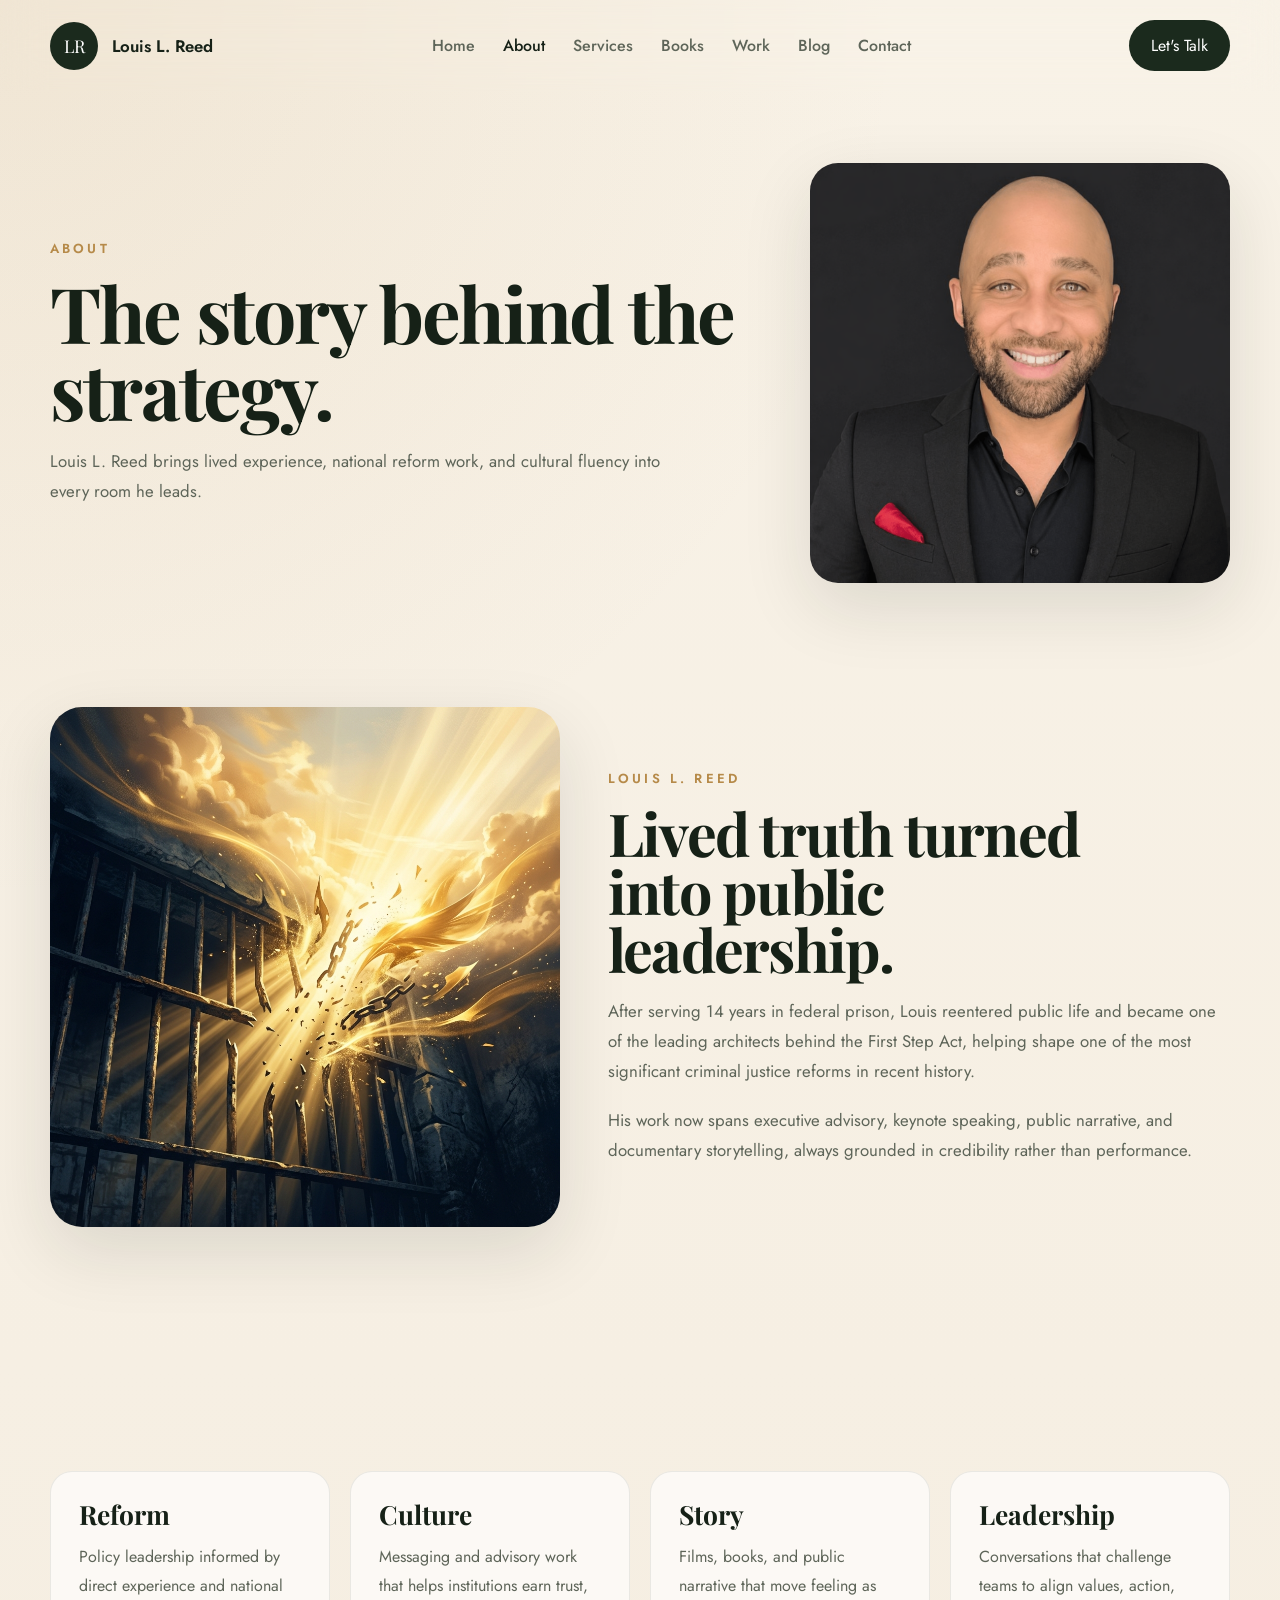
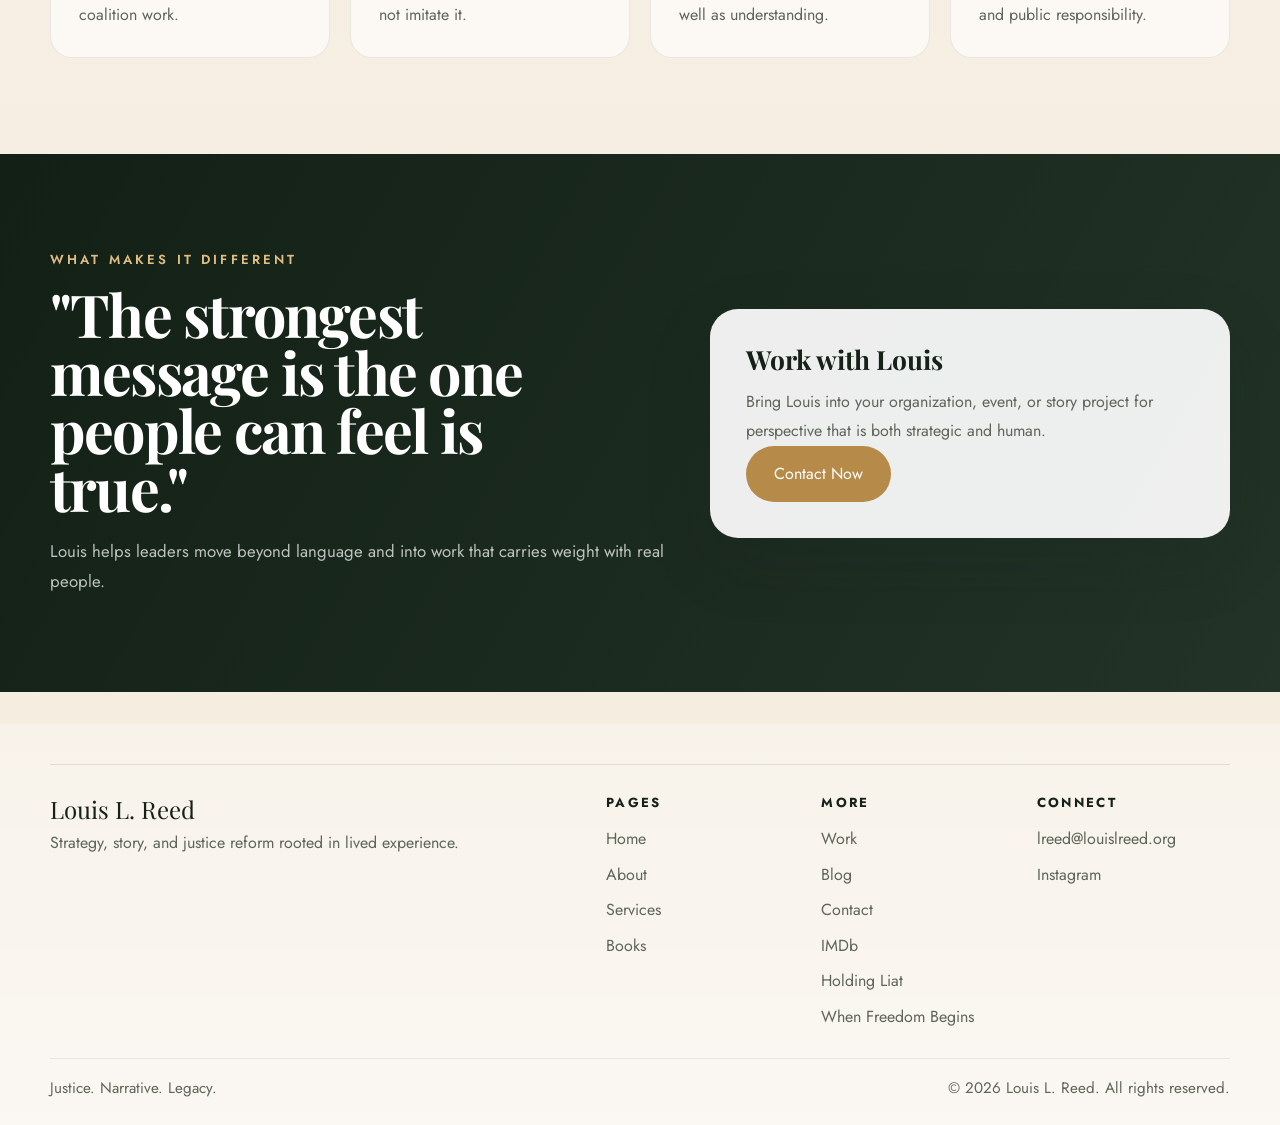
==== about.html @ dae8757b "changes done" ====
<!doctype html>
<html lang="en">
  <head>
    <meta charset="UTF-8" />
    <meta name="viewport" content="width=device-width, initial-scale=1.0" />
    <meta
      name="description"
      content="Learn more about Louis L. Reed, his lived experience, and the leadership behind his justice reform and strategy work."
    />
    <title>Louis L. Reed | About</title>
    <link rel="preconnect" href="https://fonts.googleapis.com" />
    <link rel="preconnect" href="https://fonts.gstatic.com" crossorigin />
    <link
      href="https://fonts.googleapis.com/css2?family=Jost:wght@400;500;600;700&family=Playfair+Display:wght@600;700;800&display=swap"
      rel="stylesheet"
    />
    <link rel="stylesheet" href="style.css" />
  </head>
  <body>
    <div class="site-shell">
      <nav id="navbar" class="navbar" aria-label="Main navigation">
        <div class="container nav-inner">
          <a href="index.html" class="brand-mark" aria-label="Louis L. Reed home">
            <span class="brand-mark__monogram">LR</span>
            <span class="brand-mark__text">Louis L. Reed</span>
          </a>
          <div class="nav-links">
            <a href="index.html" class="nav-link">Home</a>
            <a href="about.html" class="nav-link active">About</a>
            <a href="services.html" class="nav-link">Services</a>
            <a href="books.html" class="nav-link">Books</a>
            <a href="work.html" class="nav-link">Work</a>
            <a href="blog.html" class="nav-link">Blog</a>
            <a href="contact.html" class="nav-link">Contact</a>
          </div>
          <a href="contact.html" class="nav-cta">Let's Talk</a>
          <button class="nav-hamburger" id="nav-hamburger" aria-label="Open menu" aria-expanded="false">
            <span></span><span></span><span></span>
          </button>
        </div>
      </nav>

      <div class="mobile-menu" id="mobile-menu" aria-hidden="true">
        <a href="index.html" class="mobile-link">Home</a>
        <a href="about.html" class="mobile-link">About</a>
        <a href="services.html" class="mobile-link">Services</a>
        <a href="books.html" class="mobile-link">Books</a>
        <a href="work.html" class="mobile-link">Work</a>
        <a href="blog.html" class="mobile-link">Blog</a>
        <a href="contact.html" class="mobile-link mobile-link-cta">Let's Talk</a>
      </div>

      <main>
        <section class="page-hero">
          <div class="container page-hero__grid">
            <div>
              <p class="eyebrow">About</p>
              <h1 class="page-title">The story behind the strategy.</h1>
              <p class="section-text">
                Louis L. Reed brings lived experience, national reform work,
                and cultural fluency into every room he leads.
              </p>
            </div>
            <img src="profile-main.png" alt="Louis Reed portrait" class="page-hero__image" />
          </div>
        </section>

        <section class="section section-light">
          <div class="container intro-grid">
            <div class="intro-media reveal-left">
              <img src="img-justice.png" alt="Justice reform leadership" />
            </div>
            <div class="intro-copy reveal-right">
              <p class="eyebrow">Louis L. Reed</p>
              <h2 class="section-title">
                Lived truth turned into public leadership.
              </h2>
              <p class="section-text">
                After serving 14 years in federal prison, Louis reentered public
                life and became one of the leading architects behind the First
                Step Act, helping shape one of the most significant criminal
                justice reforms in recent history.
              </p>
              <p class="section-text">
                His work now spans executive advisory, keynote speaking, public
                narrative, and documentary storytelling, always grounded in
                credibility rather than performance.
              </p>
            </div>
          </div>
        </section>

        <section class="section section-light">
          <div class="container feature-grid">
            <article class="feature-card reveal-up">
              <h3>Reform</h3>
              <p>Policy leadership informed by direct experience and national coalition work.</p>
            </article>
            <article class="feature-card reveal-up delay-1">
              <h3>Culture</h3>
              <p>Messaging and advisory work that helps institutions earn trust, not imitate it.</p>
            </article>
            <article class="feature-card reveal-up delay-2">
              <h3>Story</h3>
              <p>Films, books, and public narrative that move feeling as well as understanding.</p>
            </article>
            <article class="feature-card reveal-up delay-3">
              <h3>Leadership</h3>
              <p>Conversations that challenge teams to align values, action, and public responsibility.</p>
            </article>
          </div>
        </section>

        <section class="section consultation-band">
          <div class="container consultation-grid">
            <div class="consultation-quote reveal-left">
              <p class="eyebrow eyebrow-light">What Makes It Different</p>
              <h2 class="section-title section-title-light">
                "The strongest message is the one people can feel is true."
              </h2>
              <p class="section-text section-text-light">
                Louis helps leaders move beyond language and into work that
                carries weight with real people.
              </p>
            </div>
            <div class="consultation-panel reveal-right">
              <h3>Work with Louis</h3>
              <p>
                Bring Louis into your organization, event, or story project for
                perspective that is both strategic and human.
              </p>
              <a href="contact.html" class="button button-primary">Contact Now</a>
            </div>
          </div>
        </section>
      </main>

      <footer class="footer">
        <div class="container footer-inner">
          <div class="footer-brand-block">
            <p class="footer-brand">Louis L. Reed</p>
            <p class="footer-copy">
              Strategy, story, and justice reform rooted in lived experience.
            </p>
          </div>
          <div class="footer-links">
            <div class="footer-column">
              <p class="footer-heading">Pages</p>
              <a href="index.html" class="footer-link">Home</a>
              <a href="about.html" class="footer-link">About</a>
              <a href="services.html" class="footer-link">Services</a>
              <a href="books.html" class="footer-link">Books</a>
            </div>
            <div class="footer-column">
              <p class="footer-heading">More</p>
              <a href="work.html" class="footer-link">Work</a>
              <a href="blog.html" class="footer-link">Blog</a>
              <a href="contact.html" class="footer-link">Contact</a>
              <a href="imdb.html" class="footer-link">IMDb</a>
              <a href="holding-liat.html" class="footer-link">Holding Liat</a>
              <a href="when-freedom-begins.html" class="footer-link">When Freedom Begins</a>
            </div>
            <div class="footer-column">
              <p class="footer-heading">Connect</p>
              <a href="mailto:lreed@louislreed.org" class="footer-link">lreed@louislreed.org</a>
              <a href="https://www.instagram.com/heinspires4real" target="_blank" rel="noopener noreferrer" class="footer-link">Instagram</a>
            </div>
          </div>
        </div>
        <div class="container footer-bottom">
          <p class="footer-note">Justice. Narrative. Legacy.</p>
          <p class="footer-note">&copy; 2026 Louis L. Reed. All rights reserved.</p>
        </div>
      </footer>
    </div>

    <script src="main.js"></script>
  </body>
</html>
---- style.css ----
:root {
  --bg: #f6f0e4;
  --surface: #fffaf2;
  --surface-strong: #f0e6d3;
  --ink: #162117;
  --muted: #5e6559;
  --brand: #b68a49;
  --brand-deep: #8f6a34;
  --panel: #1b2a1d;
  --panel-soft: #243629;
  --line: rgba(22, 33, 23, 0.12);
  --white: #ffffff;
  --shadow: 0 24px 70px rgba(24, 31, 24, 0.12);
  --radius-lg: 28px;
  --radius-md: 18px;
  --radius-sm: 12px;
  --container: 1180px;
  --font-heading: "Playfair Display", Georgia, serif;
  --font-body: "Jost", Arial, sans-serif;
  --ease: cubic-bezier(0.22, 1, 0.36, 1);
}

*,
*::before,
*::after {
  box-sizing: border-box;
}

html {
  scroll-behavior: smooth;
}

body {
  margin: 0;
  font-family: var(--font-body);
  background:
    radial-gradient(circle at top left, rgba(182, 138, 73, 0.12), transparent 30%),
    linear-gradient(180deg, #f8f2e7 0%, #f4ecdf 100%);
  color: var(--ink);
}

img {
  display: block;
  max-width: 100%;
}

a {
  color: inherit;
  text-decoration: none;
}

button,
input,
select,
textarea {
  font: inherit;
}

button {
  cursor: pointer;
  border: 0;
}

.container {
  width: min(var(--container), calc(100% - 40px));
  margin: 0 auto;
}

.section {
  padding: 96px 0;
}

.section-light {
  background: transparent;
}

.section-dark {
  background:
    linear-gradient(135deg, rgba(182, 138, 73, 0.08), transparent 48%),
    var(--panel);
  color: var(--white);
}

.site-shell {
  overflow: clip;
}

.eyebrow {
  margin: 0 0 16px;
  color: var(--brand);
  font-size: 0.82rem;
  font-weight: 600;
  letter-spacing: 0.24em;
  text-transform: uppercase;
}

.eyebrow-light {
  color: #dfbd84;
}

.section-title,
.hero-title {
  margin: 0;
  font-family: var(--font-heading);
  font-weight: 700;
  line-height: 0.98;
  letter-spacing: -0.03em;
}

.hero-title {
  max-width: 11ch;
  font-size: clamp(3.4rem, 8vw, 6.4rem);
}

.section-title {
  font-size: clamp(2.2rem, 5vw, 3.7rem);
  max-width: 15ch;
}

.section-title-light {
  color: var(--white);
}

.section-text {
  margin: 18px 0 0;
  max-width: 62ch;
  color: var(--muted);
  font-size: 1.05rem;
  line-height: 1.8;
}

.section-text-light {
  color: rgba(255, 255, 255, 0.72);
}

.section-heading {
  text-align: center;
  margin-bottom: 48px;
}

.section-heading-left {
  text-align: left;
}

.page-hero {
  padding: 72px 0 28px;
}

.page-hero__grid,
.two-column-copy {
  display: grid;
  grid-template-columns: minmax(0, 1fr) minmax(300px, 420px);
  gap: 28px;
  align-items: center;
}

.page-title {
  margin: 0;
  font-family: var(--font-heading);
  font-size: clamp(2.8rem, 6vw, 4.8rem);
  line-height: 1;
  letter-spacing: -0.03em;
}

.page-hero__image {
  width: 100%;
  min-height: 420px;
  border-radius: 28px;
  object-fit: cover;
  object-position: center top;
  box-shadow: var(--shadow);
}

.books-hero {
  padding-bottom: 40px;
}

.book-hero-panel {
  padding: 36px;
  border-radius: 30px;
  background:
    linear-gradient(180deg, rgba(255, 255, 255, 0.92), rgba(255, 255, 255, 0.8)),
    linear-gradient(135deg, rgba(182, 138, 73, 0.18), rgba(27, 42, 29, 0.08));
  border: 1px solid rgba(22, 33, 23, 0.08);
  box-shadow: var(--shadow);
}

.book-hero-panel__eyebrow {
  display: inline-block;
  margin-bottom: 16px;
  color: var(--brand);
  font-size: 0.82rem;
  font-weight: 700;
  letter-spacing: 0.18em;
  text-transform: uppercase;
}

.book-hero-panel h2,
.book-cover-card strong {
  margin: 0;
  font-family: var(--font-heading);
  font-size: clamp(2rem, 4vw, 3rem);
  line-height: 1;
}

.book-hero-panel p,
.book-cover-card p {
  margin: 18px 0 0;
  color: var(--muted);
  line-height: 1.85;
}

.book-hero-panel__meta,
.audience-pills {
  display: flex;
  flex-wrap: wrap;
  gap: 12px;
}

.book-hero-panel__meta {
  margin-top: 26px;
}

.book-hero-panel__meta span,
.audience-pill {
  display: inline-flex;
  align-items: center;
  min-height: 40px;
  padding: 0 16px;
  border-radius: 999px;
  background: rgba(22, 33, 23, 0.06);
  color: var(--ink);
  font-weight: 500;
}

.book-showcase {
  display: grid;
  grid-template-columns: minmax(280px, 0.88fr) minmax(0, 1.12fr);
  gap: 28px;
  align-items: stretch;
}

.book-showcase__cover {
  display: grid;
}

.book-cover-card {
  min-height: 100%;
  padding: 42px 36px;
  border-radius: 32px;
  background:
    linear-gradient(160deg, rgba(18, 31, 20, 0.98), rgba(36, 54, 41, 0.92)),
    var(--panel);
  color: var(--white);
  box-shadow: var(--shadow);
}

.book-cover-card__kicker {
  display: inline-block;
  margin-bottom: 18px;
  color: #dfbd84;
  font-size: 0.82rem;
  font-weight: 700;
  letter-spacing: 0.18em;
  text-transform: uppercase;
}

.book-cover-card p {
  color: rgba(255, 255, 255, 0.76);
}

.book-image-card {
  min-height: 100%;
  padding: 24px;
  border-radius: 32px;
  background:
    linear-gradient(160deg, rgba(255, 255, 255, 0.96), rgba(240, 230, 212, 0.92)),
    var(--surface);
  box-shadow: var(--shadow);
}

.book-image-card__cover {
  width: 100%;
  border-radius: 18px;
}

.books-list {
  margin-bottom: 18px;
}

.imdb-card {
  padding: 22px;
  border-radius: 28px;
  background: #101010;
  box-shadow: var(--shadow);
}

.imdb-card__image {
  width: 100%;
  border-radius: 18px;
}

.imdb-card__actions {
  display: flex;
  justify-content: center;
  margin-top: 22px;
}

.button {
  display: inline-flex;
  align-items: center;
  justify-content: center;
  min-height: 56px;
  padding: 0 28px;
  border-radius: 999px;
  transition:
    transform 0.25s var(--ease),
    background-color 0.25s var(--ease),
    border-color 0.25s var(--ease),
    color 0.25s var(--ease);
}

.button:hover {
  transform: translateY(-2px);
}

.button-primary {
  background: var(--brand);
  color: var(--white);
}

.button-primary:hover {
  background: var(--brand-deep);
}

.button-secondary {
  border: 1px solid var(--line);
  color: var(--ink);
  background: rgba(255, 255, 255, 0.45);
}

.button-full {
  width: 100%;
}

.navbar {
  position: sticky;
  top: 0;
  z-index: 20;
  padding: 20px 0;
  backdrop-filter: blur(20px);
  transition:
    padding 0.25s var(--ease),
    background-color 0.25s var(--ease),
    border-color 0.25s var(--ease);
}

.navbar.scrolled {
  padding: 12px 0;
  background: rgba(248, 242, 231, 0.88);
  border-bottom: 1px solid rgba(22, 33, 23, 0.08);
}

.nav-inner {
  display: flex;
  align-items: center;
  justify-content: space-between;
  gap: 24px;
}

.brand-mark {
  display: inline-flex;
  align-items: center;
  gap: 14px;
}

.brand-mark__monogram {
  display: inline-grid;
  place-items: center;
  width: 48px;
  height: 48px;
  border-radius: 50%;
  background: var(--panel);
  color: var(--white);
  font-family: var(--font-heading);
  font-size: 1.1rem;
}

.brand-mark__text {
  font-weight: 600;
  font-size: 1.05rem;
}

.nav-links {
  display: flex;
  align-items: center;
  gap: 28px;
}

.nav-link {
  color: var(--muted);
  font-weight: 500;
}

.nav-link.active,
.nav-link:hover {
  color: var(--ink);
}

.nav-cta {
  padding: 14px 22px;
  border-radius: 999px;
  background: var(--panel);
  color: var(--white);
}

.nav-hamburger {
  display: none;
  width: 48px;
  height: 48px;
  padding: 10px;
  background: var(--panel);
  border-radius: 14px;
}

.nav-hamburger span {
  display: block;
  width: 100%;
  height: 2px;
  margin: 5px 0;
  background: var(--white);
  transition: transform 0.25s var(--ease), opacity 0.25s var(--ease);
}

.nav-hamburger.open span:nth-child(1) {
  transform: translateY(7px) rotate(45deg);
}

.nav-hamburger.open span:nth-child(2) {
  opacity: 0;
}

.nav-hamburger.open span:nth-child(3) {
  transform: translateY(-7px) rotate(-45deg);
}

.mobile-menu {
  position: fixed;
  inset: 84px 20px auto;
  z-index: 19;
  display: grid;
  gap: 12px;
  padding: 22px;
  border-radius: 24px;
  background: rgba(27, 42, 29, 0.97);
  color: var(--white);
  box-shadow: var(--shadow);
  opacity: 0;
  pointer-events: none;
  transform: translateY(-10px);
  transition:
    opacity 0.25s var(--ease),
    transform 0.25s var(--ease);
}

.mobile-menu.open {
  opacity: 1;
  pointer-events: auto;
  transform: translateY(0);
}

.mobile-link {
  padding: 12px 4px;
  border-bottom: 1px solid rgba(255, 255, 255, 0.08);
}

.mobile-link-cta {
  border-bottom: 0;
  color: #f3d295;
}

.hero {
  padding: 48px 0 84px;
}

.hero-grid {
  display: grid;
  grid-template-columns: minmax(0, 1.05fr) minmax(360px, 0.95fr);
  align-items: center;
  gap: 48px;
}

.hero-text {
  margin: 22px 0 0;
  max-width: 56ch;
  color: var(--muted);
  font-size: 1.08rem;
  line-height: 1.85;
}

.hero-actions {
  display: flex;
  flex-wrap: wrap;
  gap: 14px;
  margin-top: 34px;
}

.hero-stat-row {
  display: grid;
  grid-template-columns: repeat(3, minmax(0, 1fr));
  gap: 18px;
  margin-top: 42px;
}

.hero-stat {
  padding-top: 20px;
  border-top: 1px solid rgba(22, 33, 23, 0.12);
}

.hero-stat strong {
  display: block;
  margin-bottom: 6px;
  font-size: 1.5rem;
  font-weight: 700;
}

.hero-stat span {
  color: var(--muted);
  line-height: 1.7;
}

.hero-photo-frame {
  position: relative;
  min-height: 640px;
  padding: 22px;
  border-radius: 38px;
  background:
    linear-gradient(180deg, rgba(255, 255, 255, 0.58), rgba(255, 255, 255, 0.18)),
    linear-gradient(145deg, rgba(182, 138, 73, 0.18), rgba(27, 42, 29, 0.18));
  box-shadow: var(--shadow);
}

.hero-photo-frame::before {
  content: "";
  position: absolute;
  inset: 34px 34px auto auto;
  width: 180px;
  height: 180px;
  border-radius: 50%;
  background: rgba(182, 138, 73, 0.16);
  filter: blur(2px);
}

.hero-photo {
  width: 100%;
  height: 100%;
  min-height: 596px;
  border-radius: 28px;
  object-fit: cover;
  object-position: center top;
  background: linear-gradient(180deg, #d6cfbf, #b9b1a2);
}

.hero-floating-card {
  position: absolute;
  left: -30px;
  bottom: 44px;
  max-width: 270px;
  padding: 22px;
  border-radius: 22px;
  background: var(--white);
  box-shadow: 0 18px 44px rgba(23, 31, 23, 0.16);
}

.hero-floating-card__label {
  display: block;
  margin-bottom: 8px;
  color: var(--brand);
  font-size: 0.82rem;
  font-weight: 700;
  letter-spacing: 0.2em;
  text-transform: uppercase;
}

.hero-floating-card strong {
  display: block;
  margin-bottom: 8px;
  font-size: 1.2rem;
}

.hero-floating-card p {
  margin: 0;
  color: var(--muted);
  line-height: 1.7;
}

.trust-bar {
  padding: 16px 0 44px;
}

.trust-bar__frame {
  overflow: hidden;
  padding: 30px 0;
  border: 1px solid rgba(22, 33, 23, 0.08);
  border-radius: 30px;
  background:
    linear-gradient(180deg, rgba(255, 255, 255, 0.74), rgba(255, 255, 255, 0.62));
  box-shadow:
    0 18px 44px rgba(22, 33, 23, 0.08),
    inset 0 1px 0 rgba(255, 255, 255, 0.45);
}

.trust-bar__track {
  display: flex;
  width: max-content;
  animation: trust-marquee 28s linear infinite;
  will-change: transform;
}

.trust-bar__group {
  display: flex;
  align-items: center;
  gap: 54px;
  padding-right: 54px;
}

.trust-logo {
  flex: 0 0 auto;
  color: var(--muted);
  font-size: 1.5rem;
  font-weight: 700;
  letter-spacing: -0.02em;
  white-space: nowrap;
  opacity: 0.84;
  transform: translateY(0);
  transition:
    opacity 0.25s var(--ease),
    transform 0.25s var(--ease),
    color 0.25s var(--ease);
}

.trust-logo:hover {
  color: var(--ink);
  opacity: 1;
  transform: translateY(-2px);
}

@keyframes trust-marquee {
  from {
    transform: translateX(0);
  }
  to {
    transform: translateX(-50%);
  }
}

.intro-grid {
  display: grid;
  grid-template-columns: minmax(300px, 0.82fr) minmax(0, 1fr);
  gap: 48px;
  align-items: center;
}

.intro-media img {
  width: 100%;
  min-height: 520px;
  border-radius: 32px;
  object-fit: cover;
  box-shadow: var(--shadow);
}

.feature-grid {
  display: grid;
  grid-template-columns: repeat(4, minmax(0, 1fr));
  gap: 20px;
  margin-top: 52px;
}

.feature-card {
  padding: 28px;
  border: 1px solid rgba(22, 33, 23, 0.08);
  border-radius: 22px;
  background: rgba(255, 255, 255, 0.64);
}

.feature-card h3,
.service-card h3,
.case-card h3,
.consultation-panel h3,
.form-success h3 {
  margin: 0 0 14px;
  font-family: var(--font-heading);
  font-size: 1.65rem;
  line-height: 1.1;
}

.feature-card p,
.service-card p,
.case-card p,
.consultation-panel p,
.contact-card span,
.contact-card strong,
.form-success p {
  margin: 0;
  color: var(--muted);
  line-height: 1.8;
}

.services-grid,
.case-grid,
.consultation-grid,
.contact-grid {
  display: grid;
  gap: 24px;
}

.services-grid {
  grid-template-columns: repeat(3, minmax(0, 1fr));
}

.service-card {
  overflow: hidden;
  border-radius: 26px;
  background: rgba(255, 255, 255, 0.06);
  border: 1px solid rgba(255, 255, 255, 0.08);
}

.service-card__image,
.case-card__image {
  width: 100%;
  height: 260px;
  object-fit: cover;
}

.service-card__image--top {
  object-position: center top;
}


.service-card__body,
.case-card__body {
  padding: 24px;
}

.service-card__body p {
  color: rgba(255, 255, 255, 0.72);
}

.case-grid {
  grid-template-columns: 1.25fr 1fr 1fr;
}

.blog-preview-grid {
  display: grid;
  grid-template-columns: repeat(3, minmax(0, 1fr));
  gap: 24px;
}

.blog-card,
.blog-post-card {
  overflow: hidden;
  border-radius: 26px;
  background: rgba(255, 255, 255, 0.76);
  border: 1px solid rgba(22, 33, 23, 0.08);
  box-shadow: 0 18px 50px rgba(23, 31, 23, 0.08);
}

.blog-card__image,
.blog-post-card__image {
  width: 100%;
  height: 240px;
  object-fit: cover;
}

.blog-card__body,
.blog-post-card__body {
  padding: 24px;
}

.blog-card__meta {
  display: inline-block;
  margin-bottom: 12px;
  color: var(--brand);
  font-size: 0.82rem;
  font-weight: 700;
  letter-spacing: 0.16em;
  text-transform: uppercase;
}

.blog-card__body h3,
.blog-post-card__body h2,
.sidebar-card h3 {
  margin: 0 0 14px;
  font-family: var(--font-heading);
  font-size: 1.8rem;
  line-height: 1.1;
}

.blog-card__body p,
.blog-post-card__body p,
.sidebar-card p,
.sidebar-list {
  margin: 0;
  color: var(--muted);
  line-height: 1.85;
}

.blog-card__link {
  display: inline-block;
  margin-top: 18px;
  color: var(--brand-deep);
  font-weight: 700;
}

.blog-hero {
  padding: 48px 0 40px;
}

.blog-hero__grid,
.blog-layout {
  display: grid;
  grid-template-columns: minmax(0, 1.12fr) minmax(300px, 0.88fr);
  gap: 28px;
}

.blog-hero__visual {
  display: flex;
  justify-content: flex-end;
}

.blog-hero__image {
  width: min(100%, 440px);
  min-height: 500px;
  border-radius: 30px;
  object-fit: cover;
  object-position: center top;
  box-shadow: var(--shadow);
}

.blog-feed {
  display: grid;
  gap: 24px;
}

.blog-post-card__image {
  height: 320px;
}

.blog-sidebar {
  display: grid;
  gap: 20px;
  align-self: start;
  position: sticky;
  top: 110px;
}

.sidebar-card {
  padding: 28px;
  border-radius: 24px;
  background: rgba(255, 255, 255, 0.76);
  border: 1px solid rgba(22, 33, 23, 0.08);
  box-shadow: 0 18px 50px rgba(23, 31, 23, 0.08);
}

.sidebar-card-dark {
  background: var(--panel);
  color: var(--white);
}

.sidebar-card-dark p,
.sidebar-card-dark .sidebar-list {
  color: rgba(255, 255, 255, 0.72);
}

.sidebar-list {
  padding-left: 18px;
}

.case-card {
  overflow: hidden;
  border-radius: 26px;
  background: rgba(255, 255, 255, 0.7);
  border: 1px solid rgba(22, 33, 23, 0.08);
  box-shadow: 0 18px 50px rgba(23, 31, 23, 0.08);
}

.case-card-large {
  grid-row: span 2;
}

.case-card-large .case-card__image {
  height: 100%;
  min-height: 100%;
}

.case-card__tag {
  display: inline-block;
  margin-bottom: 12px;
  color: var(--brand);
  font-size: 0.82rem;
  font-weight: 700;
  letter-spacing: 0.18em;
  text-transform: uppercase;
}

.consultation-band {
  background:
    linear-gradient(180deg, rgba(10, 17, 11, 0.08), rgba(10, 17, 11, 0.08)),
    linear-gradient(120deg, #132116 0%, #243629 100%);
}

.consultation-grid {
  grid-template-columns: 1.1fr 0.9fr;
  align-items: center;
}

.consultation-panel {
  padding: 36px;
  border-radius: 28px;
  background: rgba(255, 255, 255, 0.92);
  box-shadow: var(--shadow);
}

.consultation-list {
  margin: 20px 0 28px;
  padding-left: 18px;
  color: var(--muted);
  line-height: 1.9;
}

.contact-grid {
  grid-template-columns: 0.9fr 1.1fr;
  align-items: start;
}

.contact-cards {
  display: grid;
  gap: 14px;
  margin-top: 28px;
}

.contact-card {
  display: block;
  padding: 22px 24px;
  border-radius: 20px;
  border: 1px solid rgba(22, 33, 23, 0.08);
  background: rgba(255, 255, 255, 0.66);
}

.contact-card strong {
  display: block;
  margin-top: 4px;
  color: var(--ink);
  font-size: 1.12rem;
}

.contact-action-button {
  display: inline-flex;
  align-items: center;
  justify-content: center;
  min-height: 64px;
  padding: 0 28px;
  border-radius: 20px;
  background: var(--brand);
  color: var(--white);
  font-size: 1.05rem;
  font-weight: 700;
  box-shadow: 0 16px 32px rgba(182, 138, 73, 0.22);
  transition:
    transform 0.25s var(--ease),
    background-color 0.25s var(--ease),
    box-shadow 0.25s var(--ease);
}

.contact-action-button:hover {
  transform: translateY(-2px);
  background: var(--brand-deep);
  box-shadow: 0 20px 38px rgba(143, 106, 52, 0.28);
}

.contact-action-button-secondary {
  background: #25d366;
  box-shadow: 0 16px 32px rgba(37, 211, 102, 0.22);
}

.contact-action-button-secondary:hover {
  background: #1fb758;
  box-shadow: 0 20px 38px rgba(37, 211, 102, 0.3);
}

.contact-action-button-outline {
  background: rgba(255, 255, 255, 0.7);
  color: var(--ink);
  border: 1px solid rgba(22, 33, 23, 0.1);
  box-shadow: 0 12px 28px rgba(22, 33, 23, 0.08);
}

.contact-action-button-outline:hover {
  background: rgba(255, 255, 255, 0.95);
  color: var(--brand-deep);
  box-shadow: 0 18px 34px rgba(22, 33, 23, 0.12);
}


.contact-form-shell {
  padding: 34px;
  border-radius: 30px;
  background: rgba(255, 255, 255, 0.82);
  border: 1px solid rgba(22, 33, 23, 0.08);
  box-shadow: var(--shadow);
}

.contact-form {
  display: grid;
  gap: 18px;
}

.form-row {
  display: grid;
  grid-template-columns: repeat(2, minmax(0, 1fr));
  gap: 16px;
}

.form-group {
  display: grid;
  gap: 8px;
}

.form-group label {
  font-weight: 600;
}

.form-input {
  width: 100%;
  padding: 15px 18px;
  border: 1px solid rgba(22, 33, 23, 0.12);
  border-radius: 16px;
  background: #fffdf8;
  color: var(--ink);
  transition:
    border-color 0.2s var(--ease),
    box-shadow 0.2s var(--ease);
}

.form-input:focus {
  outline: none;
  border-color: rgba(182, 138, 73, 0.8);
  box-shadow: 0 0 0 4px rgba(182, 138, 73, 0.14);
}

.form-input.error {
  border-color: #c54b4b;
}

.form-textarea {
  min-height: 144px;
  resize: vertical;
}

.form-success {
  padding: 16px 0 4px;
}

.footer {
  margin-top: 32px;
  padding: 40px 0 26px;
  background:
    linear-gradient(180deg, rgba(255, 255, 255, 0.34), rgba(255, 255, 255, 0.6)),
    #f4ecdf;
}

.footer-inner {
  display: grid;
  grid-template-columns: minmax(260px, 1.1fr) minmax(0, 1.3fr);
  align-items: start;
  justify-content: space-between;
  gap: 28px;
  padding: 28px 0;
  border-top: 1px solid rgba(22, 33, 23, 0.1);
  border-bottom: 1px solid rgba(22, 33, 23, 0.08);
}

.footer-brand-block {
  max-width: 28rem;
}

.footer-brand {
  margin: 0 0 4px;
  font-family: var(--font-heading);
  font-size: 1.5rem;
}

.footer-copy {
  margin: 0;
  color: var(--muted);
  line-height: 1.8;
}

.footer-links {
  display: grid;
  grid-template-columns: repeat(3, minmax(0, 1fr));
  gap: 22px;
}

.footer-column {
  display: grid;
  gap: 10px;
  align-content: start;
}

.footer-heading {
  margin: 0 0 4px;
  color: var(--ink);
  font-size: 0.82rem;
  font-weight: 700;
  letter-spacing: 0.18em;
  text-transform: uppercase;
}

.footer-link {
  color: var(--muted);
  line-height: 1.6;
  transition: color 0.2s var(--ease);
}

.footer-link:hover {
  color: var(--brand-deep);
}

.footer-bottom {
  display: flex;
  align-items: center;
  justify-content: space-between;
  gap: 16px;
  padding-top: 18px;
}

.footer-note {
  margin: 0;
  color: var(--muted);
  font-size: 0.95rem;
}

.reveal-up,
.reveal-left,
.reveal-right {
  opacity: 0;
  transition:
    opacity 0.8s var(--ease),
    transform 0.8s var(--ease);
}

.reveal-up {
  transform: translateY(38px);
}

.reveal-left {
  transform: translateX(-38px);
}

.reveal-right {
  transform: translateX(38px);
}

.revealed {
  opacity: 1;
  transform: translate(0, 0);
}

.delay-1 {
  transition-delay: 0.1s;
}

.delay-2 {
  transition-delay: 0.2s;
}

.delay-3 {
  transition-delay: 0.3s;
}

.delay-4 {
  transition-delay: 0.4s;
}

@media (max-width: 1080px) {
  .hero-grid,
  .intro-grid,
  .consultation-grid,
  .contact-grid,
  .case-grid,
  .blog-hero__grid,
  .blog-layout,
  .book-showcase,
  .page-hero__grid,
  .two-column-copy {
    grid-template-columns: 1fr;
  }

  .services-grid,
  .feature-grid,
  .blog-preview-grid {
    grid-template-columns: repeat(2, minmax(0, 1fr));
  }

  .case-card-large {
    grid-row: auto;
  }

  .case-card-large .case-card__image {
    min-height: 280px;
  }

  .hero-photo-frame {
    min-height: unset;
  }

  .hero-photo {
    min-height: 520px;
  }

  .hero-floating-card {
    left: 24px;
    bottom: 24px;
  }

  .blog-sidebar {
    position: static;
    top: auto;
  }
}

@media (max-width: 820px) {
  .nav-links,
  .nav-cta {
    display: none;
  }

  .nav-hamburger {
    display: inline-block;
  }

  .hero {
    padding-top: 24px;
  }

  .hero-title {
    max-width: 100%;
  }

  .hero-stat-row,
  .services-grid,
  .feature-grid,
  .blog-preview-grid,
  .form-row {
    grid-template-columns: 1fr;
  }

  .section {
    padding: 76px 0;
  }

  .contact-form-shell,
  .consultation-panel {
    padding: 26px;
  }

  .footer-inner,
  .footer-links {
    grid-template-columns: 1fr;
  }
}

@media (max-width: 560px) {
  .container {
    width: min(calc(100% - 24px), var(--container));
  }

  .brand-mark__monogram {
    display: none;
  }

  .hero-photo {
    min-height: 420px;
  }

  .hero-floating-card {
    position: static;
    max-width: none;
    margin-top: 16px;
  }

  .contact-form-shell {
    padding: 22px 18px;
  }

  .footer-bottom {
    flex-direction: column;
    align-items: flex-start;
  }

  .trust-logo {
    font-size: 1.15rem;
  }

  .trust-bar__group {
    gap: 30px;
    padding-right: 30px;
  }
}

@media (prefers-reduced-motion: reduce) {
  .trust-bar__track {
    animation: none;
  }
}
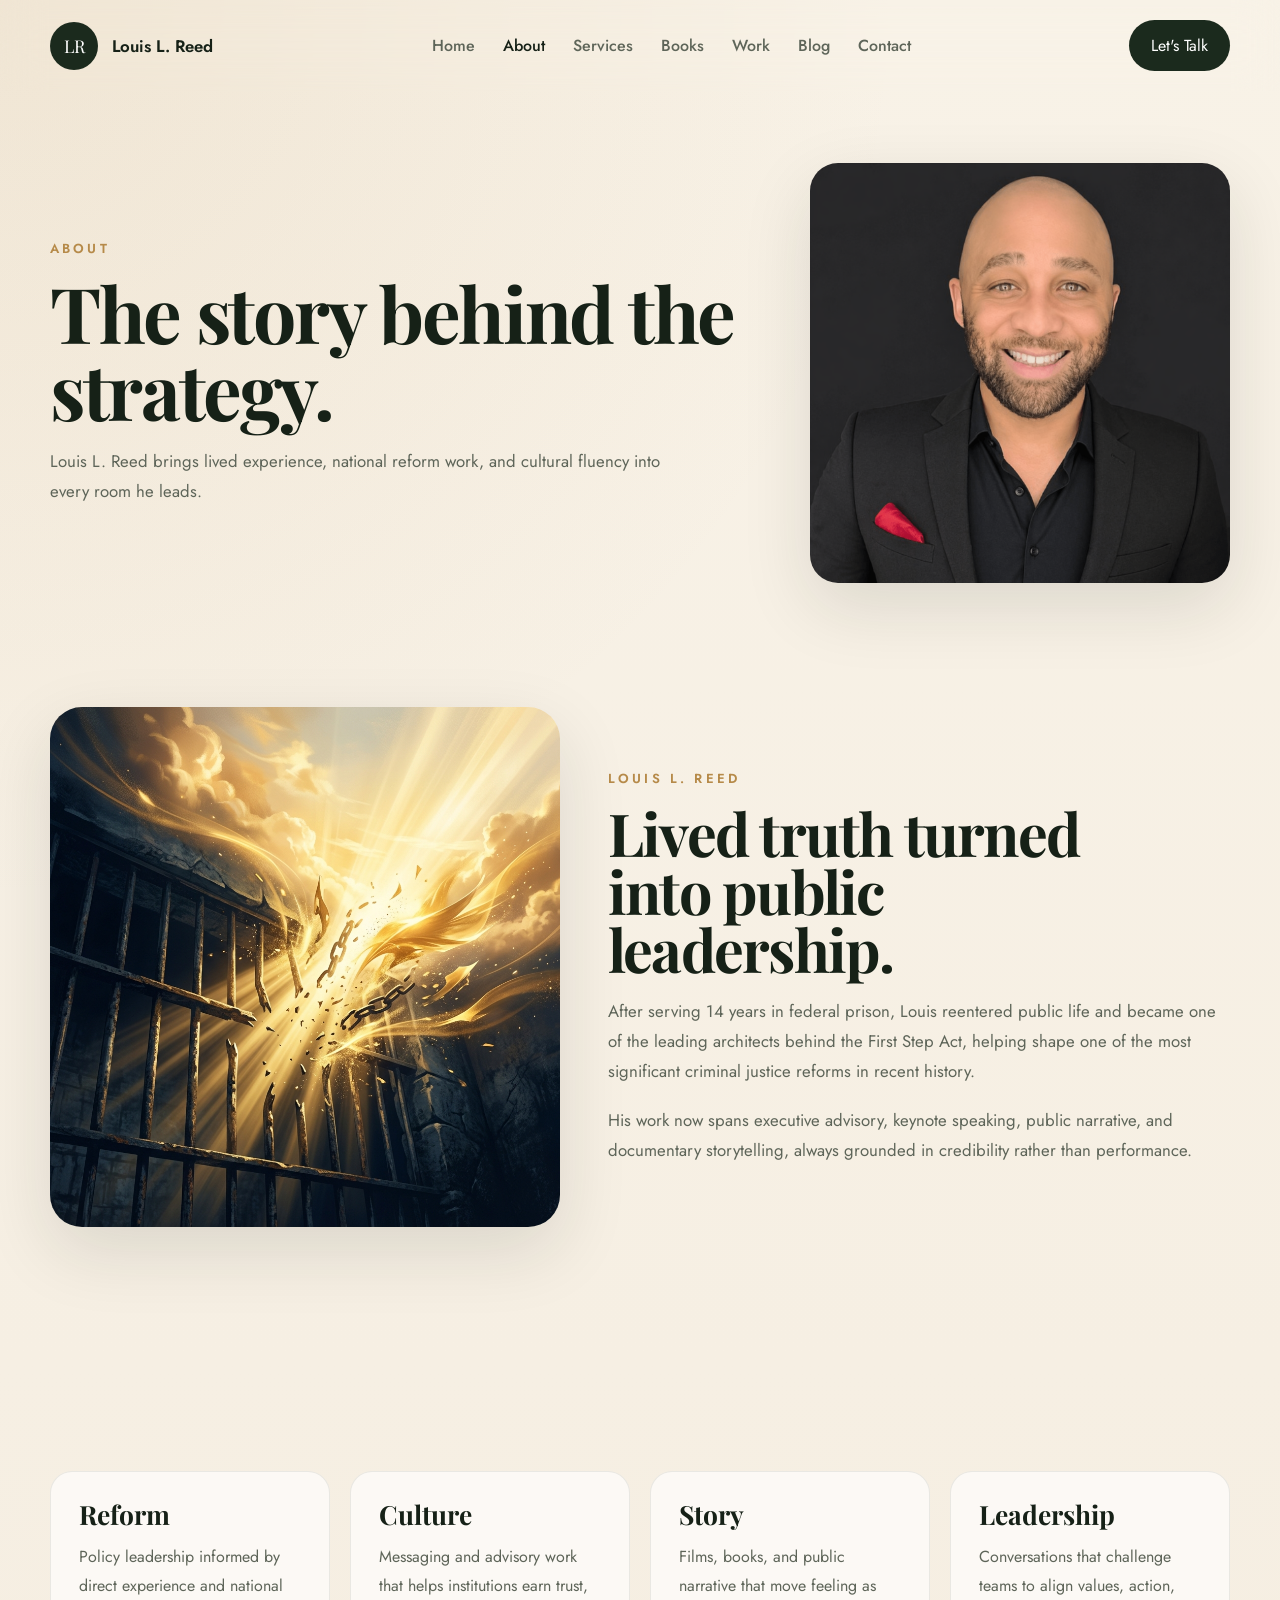
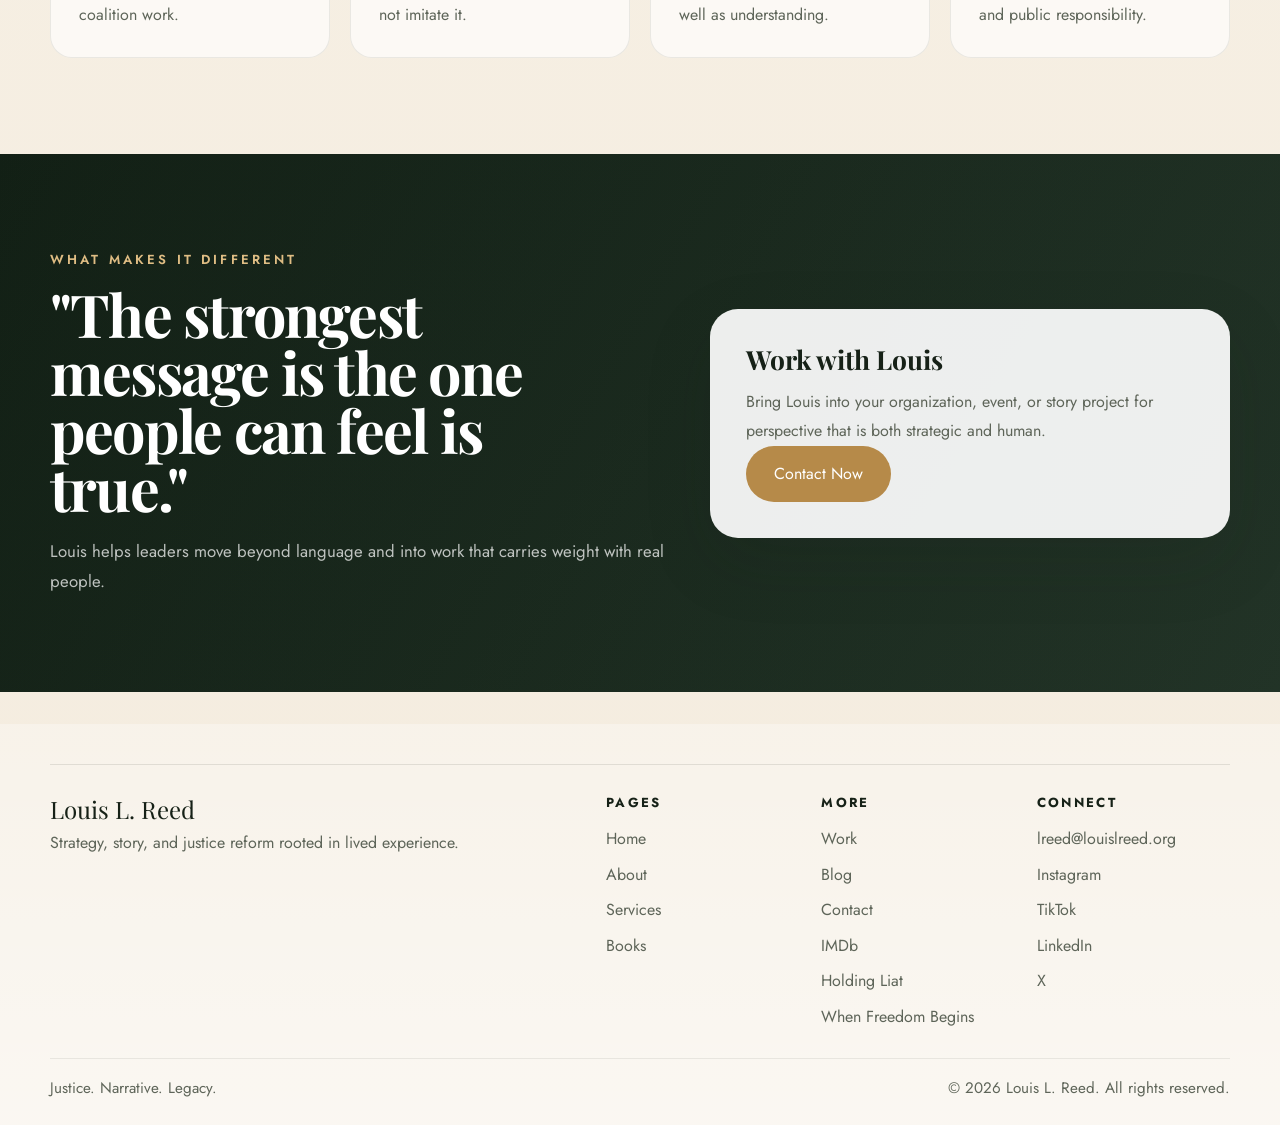
==== commit a302f46c: "updated one" ====
--- a/about.html
+++ b/about.html
@@ -164,6 +164,9 @@
               <p class="footer-heading">Connect</p>
               <a href="mailto:lreed@louislreed.org" class="footer-link">lreed@louislreed.org</a>
               <a href="https://www.instagram.com/heinspires4real" target="_blank" rel="noopener noreferrer" class="footer-link">Instagram</a>
+              <a href="https://www.tiktok.com/heinspires4real" target="_blank" rel="noopener noreferrer" class="footer-link">TikTok</a>
+              <a href="https://www.linkedin.com/in/louislreed" target="_blank" rel="noopener noreferrer" class="footer-link">LinkedIn</a>
+              <a href="https://www.x.com/louislreed" target="_blank" rel="noopener noreferrer" class="footer-link">X</a>
             </div>
           </div>
         </div>
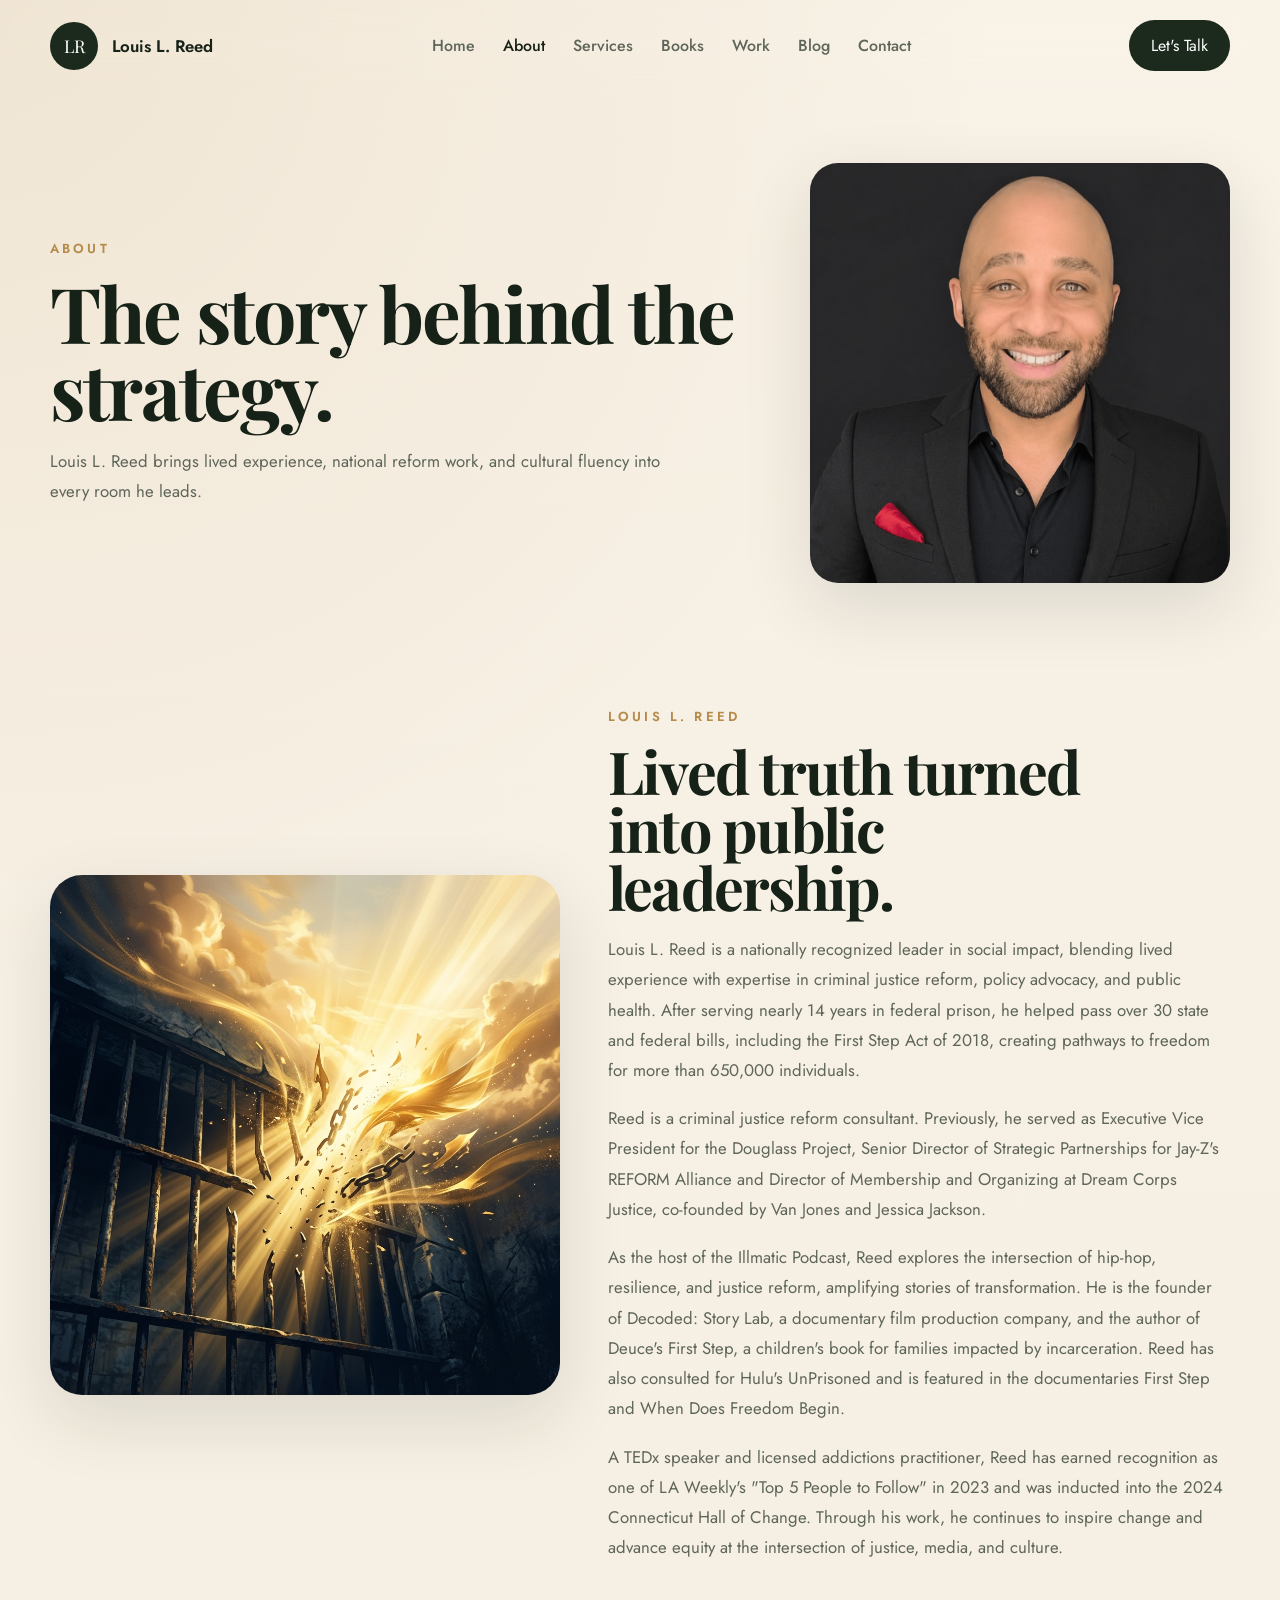
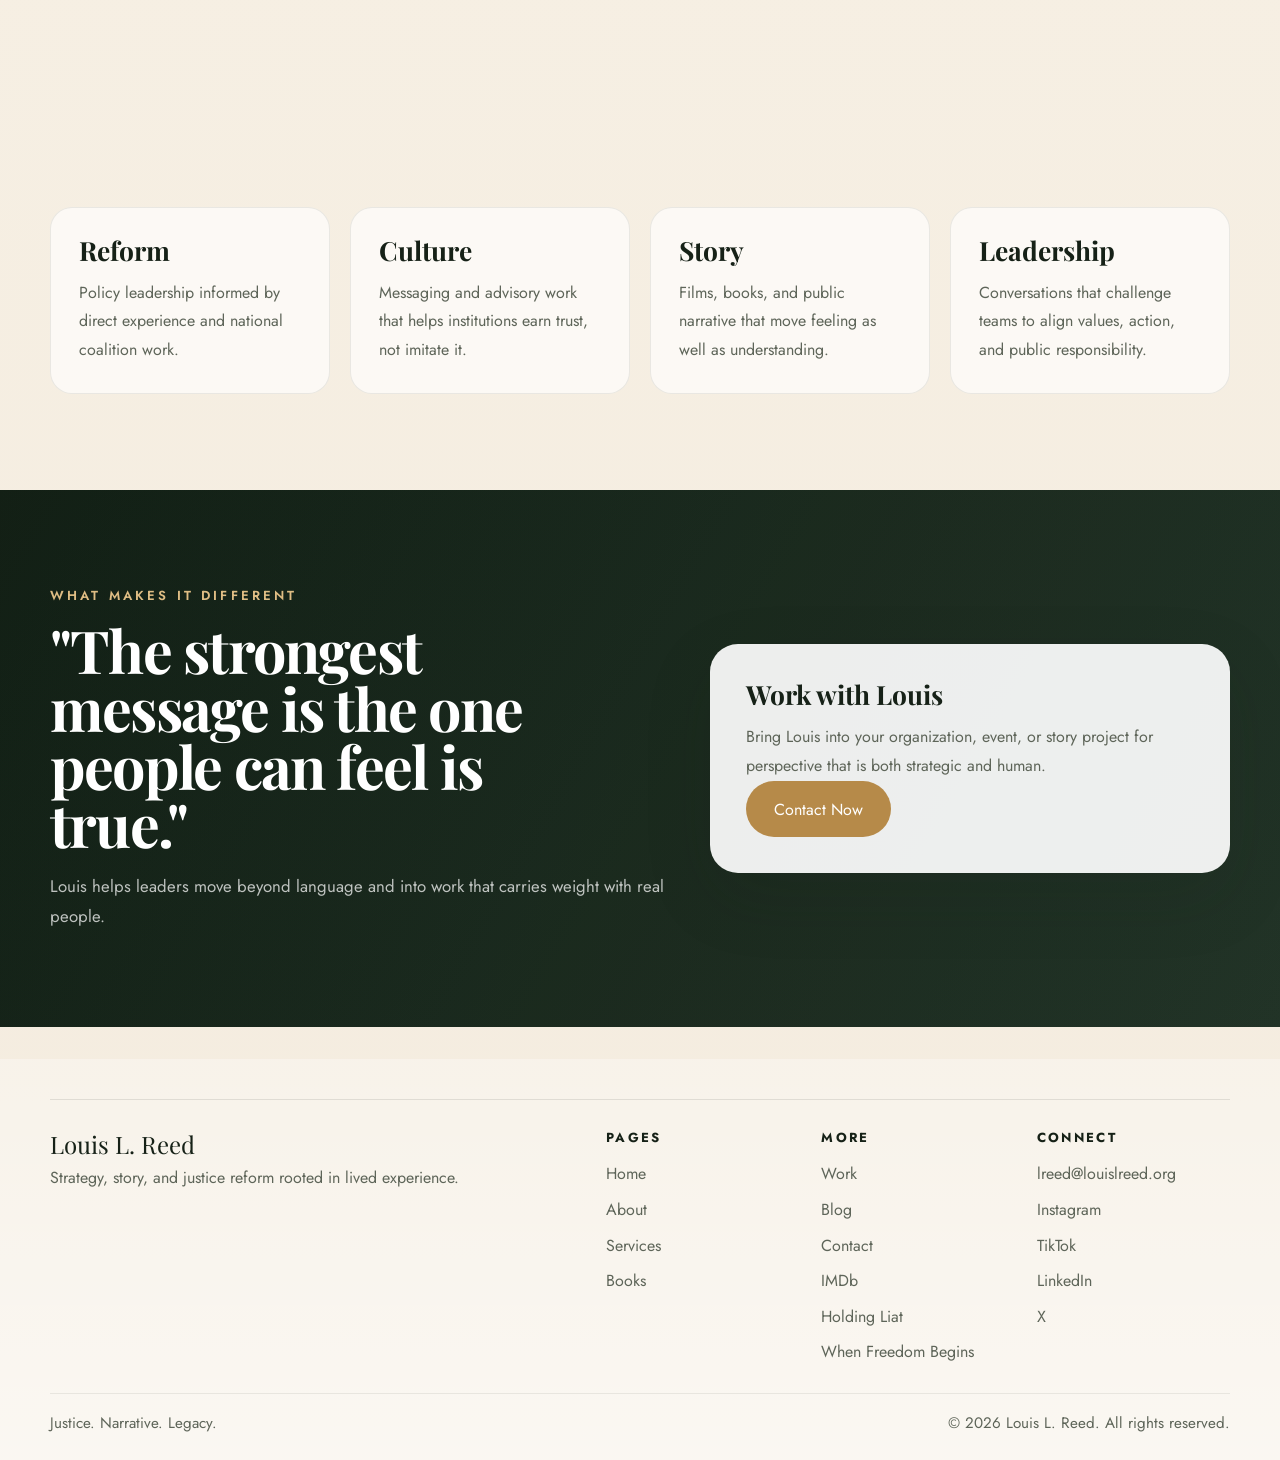
==== commit 8783065a: "Update about page biography" ====
--- a/about.html
+++ b/about.html
@@ -76,15 +76,38 @@
                 Lived truth turned into public leadership.
               </h2>
               <p class="section-text">
-                After serving 14 years in federal prison, Louis reentered public
-                life and became one of the leading architects behind the First
-                Step Act, helping shape one of the most significant criminal
-                justice reforms in recent history.
-              </p>
-              <p class="section-text">
-                His work now spans executive advisory, keynote speaking, public
-                narrative, and documentary storytelling, always grounded in
-                credibility rather than performance.
+                Louis L. Reed is a nationally recognized leader in social
+                impact, blending lived experience with expertise in criminal
+                justice reform, policy advocacy, and public health. After
+                serving nearly 14 years in federal prison, he helped pass over
+                30 state and federal bills, including the First Step Act of
+                2018, creating pathways to freedom for more than 650,000
+                individuals.
+              </p>
+              <p class="section-text">
+                Reed is a criminal justice reform consultant. Previously, he
+                served as Executive Vice President for the Douglass Project,
+                Senior Director of Strategic Partnerships for Jay-Z's REFORM
+                Alliance and Director of Membership and Organizing at Dream
+                Corps Justice, co-founded by Van Jones and Jessica Jackson.
+              </p>
+              <p class="section-text">
+                As the host of the Illmatic Podcast, Reed explores the
+                intersection of hip-hop, resilience, and justice reform,
+                amplifying stories of transformation. He is the founder of
+                Decoded: Story Lab, a documentary film production company, and
+                the author of Deuce's First Step, a children's book for families
+                impacted by incarceration. Reed has also consulted for Hulu's
+                UnPrisoned and is featured in the documentaries First Step and
+                When Does Freedom Begin.
+              </p>
+              <p class="section-text">
+                A TEDx speaker and licensed addictions practitioner, Reed has
+                earned recognition as one of LA Weekly's "Top 5 People to
+                Follow" in 2023 and was inducted into the 2024 Connecticut Hall
+                of Change. Through his work, he continues to inspire change and
+                advance equity at the intersection of justice, media, and
+                culture.
               </p>
             </div>
           </div>
--- a/style.css
+++ b/style.css
@@ -306,6 +306,53 @@
   margin-top: 22px;
 }
 
+.film-grid {
+  display: grid;
+  grid-template-columns: repeat(3, minmax(0, 1fr));
+  gap: 22px;
+}
+
+.film-card {
+  display: flex;
+  flex-direction: column;
+  align-items: flex-start;
+  min-height: 100%;
+  padding: 28px;
+  border: 1px solid rgba(22, 33, 23, 0.08);
+  border-radius: 26px;
+  background:
+    linear-gradient(145deg, rgba(255, 255, 255, 0.92), rgba(240, 230, 212, 0.72)),
+    var(--surface);
+  box-shadow: 0 18px 50px rgba(23, 31, 23, 0.08);
+}
+
+.film-card__tag {
+  display: inline-block;
+  margin-bottom: 18px;
+  color: var(--brand);
+  font-size: 0.82rem;
+  font-weight: 700;
+  letter-spacing: 0.16em;
+  text-transform: uppercase;
+}
+
+.film-card h3 {
+  margin: 0 0 14px;
+  font-family: var(--font-heading);
+  font-size: 1.85rem;
+  line-height: 1.08;
+}
+
+.film-card p {
+  margin: 0 0 24px;
+  color: var(--muted);
+  line-height: 1.8;
+}
+
+.film-card .button {
+  margin-top: auto;
+}
+
 .button {
   display: inline-flex;
   align-items: center;
@@ -1251,6 +1298,7 @@
   .hero-stat-row,
   .services-grid,
   .feature-grid,
+  .film-grid,
   .blog-preview-grid,
   .form-row {
     grid-template-columns: 1fr;
